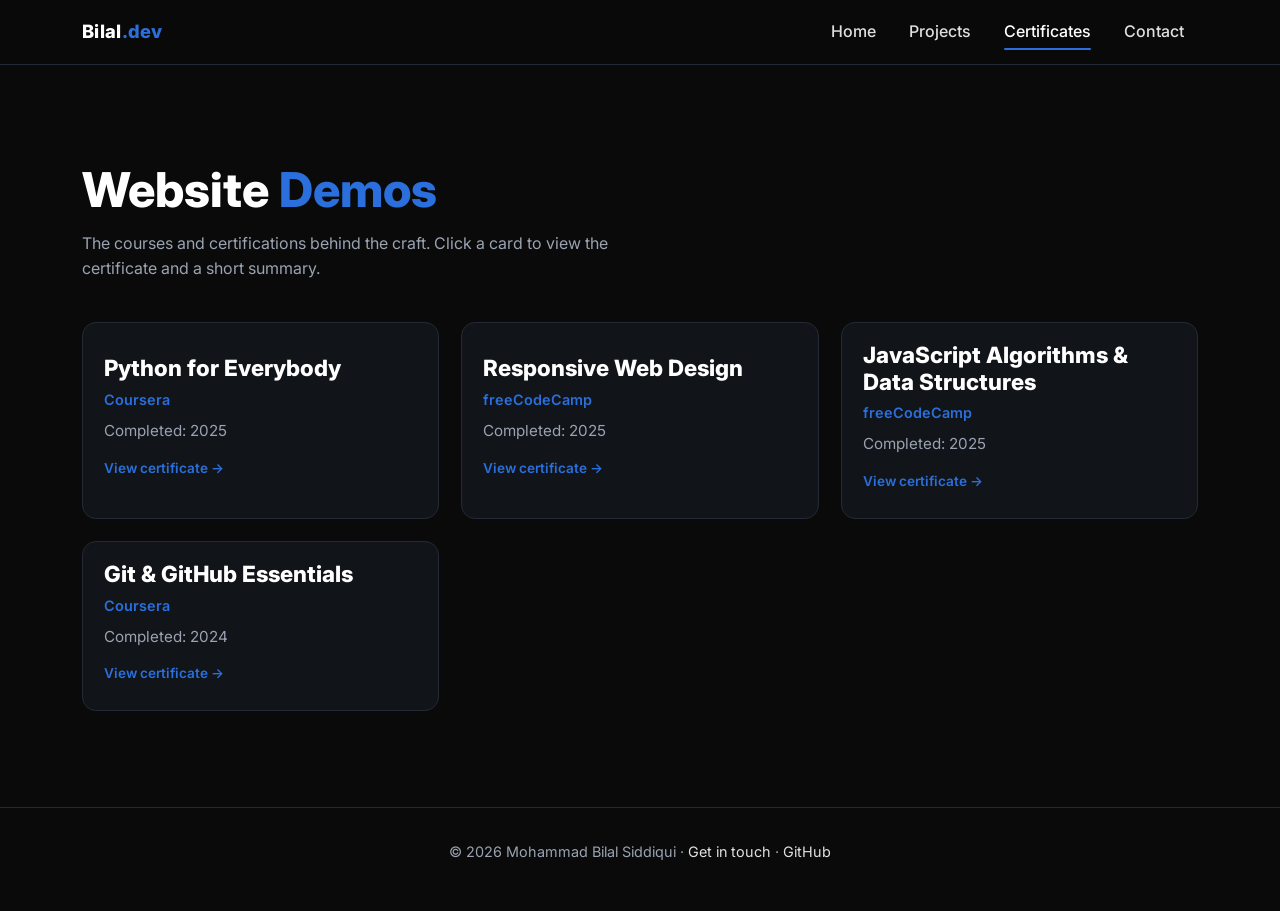
==== certificates.html @ 058aeead "Initial commit: portfolio website for Mohammad Bilal Siddiqui Static HTML/CSS/vanilla-JS portfolio w" ====
<!DOCTYPE html>
<html lang="en">
<head>
  <meta charset="UTF-8" />
  <meta name="viewport" content="width=device-width, initial-scale=1.0" />
  <title>Website Demos — Mohammad Bilal Siddiqui</title>
  <meta name="description" content="Certificates and credentials earned by Mohammad Bilal Siddiqui in Python, web development and more." />

  <meta property="og:type" content="website" />
  <meta property="og:title" content="Website Demos — Mohammad Bilal Siddiqui" />
  <meta property="og:description" content="Courses and certifications behind the work." />

  <link rel="preconnect" href="https://fonts.googleapis.com" />
  <link rel="preconnect" href="https://fonts.gstatic.com" crossorigin />
  <link href="https://fonts.googleapis.com/css2?family=Inter:wght@400;500;600;800&display=swap" rel="stylesheet" />
  <link rel="stylesheet" href="https://cdnjs.cloudflare.com/ajax/libs/font-awesome/6.5.1/css/all.min.css" referrerpolicy="no-referrer" />
  <link rel="stylesheet" href="css/style.css" />
</head>
<body>
  <a class="skip-link" href="#main">Skip to content</a>
  <header id="site-header"></header>

  <main id="main">
    <section class="section">
      <div class="container">
        <h1 class="section__title">Website <span class="accent">Demos</span></h1>
        <p class="section__lead">The courses and certifications behind the craft. Click a card to view the certificate and a short summary.</p>

        <!-- Cards injected by js/script.js -->
        <div class="card-grid" id="certs-grid"></div>
      </div>
    </section>
  </main>

  <footer class="site-footer">
    <div class="container">
      <p>&copy; 2026 Mohammad Bilal Siddiqui ·
        <a href="contact.html">Get in touch</a> ·
        <a href="https://github.com/MBilalSIddiqi" target="_blank" rel="noopener">GitHub</a>
      </p>
    </div>
  </footer>

  <script src="js/script.js"></script>
</body>
</html>
---- css/style.css ----
/* =========================================================
   Mohammad Bilal Siddiqui — Portfolio
   Global Stylesheet (mobile-first, no frameworks)
   ========================================================= */

/* ---------- Design Tokens ---------- */
:root {
  --bg: #0a0a0a;          /* page background (black) */
  --bg-alt: #111418;      /* subtle raised surfaces */
  --navy: #1a2a4a;        /* headings */
  --blue: #2a6fdb;        /* accents / buttons / links */
  --blue-dark: #1f57ad;   /* button hover */
  --text: #ffffff;        /* primary text */
  --text-soft: #e0e0e0;   /* softer body text */
  --muted: #9aa3b2;       /* low-emphasis text */
  --border: #232a36;      /* hairline borders */
  --radius: 14px;
  --radius-sm: 8px;
  --max: 1180px;          /* content max width */
  --gap: clamp(1rem, 3vw, 2rem);
  --shadow: 0 10px 30px rgba(0, 0, 0, 0.45);
  --transition: 0.25s ease;
}

/* ---------- Reset ---------- */
*,
*::before,
*::after { box-sizing: border-box; }

html { scroll-behavior: smooth; }

body {
  margin: 0;
  font-family: "Inter", system-ui, -apple-system, Segoe UI, Roboto, sans-serif;
  background: var(--bg);
  color: var(--text-soft);
  line-height: 1.6;
  -webkit-font-smoothing: antialiased;
  text-rendering: optimizeLegibility;
}

img { max-width: 100%; display: block; }

a { color: var(--blue); text-decoration: none; transition: color var(--transition); }
a:hover { color: var(--text); }

h1, h2, h3 {
  color: var(--navy);
  line-height: 1.2;
  margin: 0 0 0.5em;
  font-weight: 800;
}

/* Navy is dark on a black bg — lift headings with a lighter tint where needed */
h1 { font-size: clamp(1.9rem, 5vw, 3rem); }
h2 { font-size: clamp(1.5rem, 4vw, 2.2rem); }
h3 { font-size: clamp(1.1rem, 2.5vw, 1.4rem); }

p { margin: 0 0 1rem; }

ul { margin: 0; padding: 0; list-style: none; }

:focus-visible {
  outline: 3px solid var(--blue);
  outline-offset: 2px;
  border-radius: 4px;
}

/* ---------- Layout helpers ---------- */
.container {
  width: 100%;
  max-width: var(--max);
  margin-inline: auto;
  padding-inline: clamp(1rem, 5vw, 2rem);
}

.section { padding-block: clamp(3rem, 8vw, 6rem); }

.section__title {
  /* readable heading color on dark bg */
  color: var(--text);
  margin-bottom: 0.25em;
}
.section__title .accent { color: var(--blue); }

.section__lead {
  color: var(--muted);
  max-width: 60ch;
  margin-bottom: 2.5rem;
}

.skip-link {
  position: absolute;
  left: -999px;
  top: 0;
  background: var(--blue);
  color: #fff;
  padding: 0.6rem 1rem;
  z-index: 200;
  border-radius: 0 0 var(--radius-sm) 0;
}
.skip-link:focus { left: 0; }

/* ---------- Buttons ---------- */
.btn {
  display: inline-flex;
  align-items: center;
  justify-content: center;
  gap: 0.55rem;
  padding: 0.8rem 1.5rem;
  border-radius: var(--radius-sm);
  font-weight: 600;
  font-size: 1rem;
  border: 1px solid transparent;
  cursor: pointer;
  transition: transform var(--transition), background var(--transition),
              color var(--transition), box-shadow var(--transition);
  text-align: center;
}
.btn:hover { transform: translateY(-2px); }
.btn:active { transform: translateY(0); }

.btn--navy { background: var(--navy); color: #fff; }
.btn--navy:hover { background: #223762; color: #fff; }

.btn--white { background: #fff; color: #000; }
.btn--white:hover { background: #e7e7e7; color: #000; }

.btn--blue { background: var(--blue); color: #fff; }
.btn--blue:hover { background: var(--blue-dark); color: #fff; }

.btn--ghost {
  background: transparent;
  color: var(--text);
  border-color: var(--border);
}
.btn--ghost:hover { border-color: var(--blue); color: var(--blue); }

/* ============================================================
   HEADER / NAV  (markup injected by js/script.js)
   ============================================================ */
.site-header {
  position: sticky;
  top: 0;
  z-index: 100;
  background: rgba(10, 10, 10, 0.85);
  backdrop-filter: blur(10px);
  border-bottom: 1px solid var(--border);
}

.nav {
  display: flex;
  align-items: center;
  justify-content: space-between;
  gap: 1rem;
  min-height: 64px;
}

.nav__brand {
  font-weight: 800;
  font-size: 1.15rem;
  color: var(--text);
  letter-spacing: 0.3px;
}
.nav__brand span { color: var(--blue); }
.nav__brand:hover { color: var(--text); }

.nav__toggle {
  display: inline-flex;
  flex-direction: column;
  gap: 5px;
  background: none;
  border: 0;
  cursor: pointer;
  padding: 0.4rem;
}
.nav__toggle span {
  width: 26px;
  height: 2px;
  background: var(--text);
  transition: var(--transition);
}

.nav__list {
  display: flex;
  gap: 0.25rem;
}

.nav__link {
  display: block;
  padding: 0.55rem 0.9rem;
  border-radius: var(--radius-sm);
  color: var(--text-soft);
  font-weight: 500;
  position: relative;
}
.nav__link:hover { color: var(--text); background: rgba(42, 111, 219, 0.12); }

.nav__link.active { color: var(--text); }
.nav__link.active::after {
  content: "";
  position: absolute;
  left: 0.9rem;
  right: 0.9rem;
  bottom: 4px;
  height: 2px;
  background: var(--blue);
  border-radius: 2px;
}

/* mobile nav */
@media (max-width: 760px) {
  .nav__toggle { order: 3; }
  .nav__list {
    position: absolute;
    top: 64px;
    left: 0;
    right: 0;
    flex-direction: column;
    gap: 0;
    background: var(--bg);
    border-bottom: 1px solid var(--border);
    padding: 0.5rem clamp(1rem, 5vw, 2rem) 1rem;
    transform: translateY(-150%);
    transition: transform var(--transition);
  }
  .nav__list.open { transform: translateY(0); }
  .nav__link { padding: 0.85rem 0.5rem; }
  .nav__link.active::after { left: 0.5rem; right: auto; width: 22px; }
}
@media (min-width: 761px) {
  .nav__toggle { display: none; }
}

/* ============================================================
   HERO
   ============================================================ */
.hero { padding-block: clamp(3rem, 9vw, 7rem); }

.hero__grid {
  display: grid;
  gap: clamp(2rem, 5vw, 4rem);
  align-items: center;
  grid-template-columns: 1fr;
}

.hero__art {
  order: -1;
  aspect-ratio: 1 / 1;
  max-width: 360px;
  width: 100%;
  margin-inline: auto;
  border-radius: 50% 50% 48% 52% / 52% 48% 52% 48%;
  background: radial-gradient(circle at 30% 30%, var(--blue), var(--navy) 70%);
  position: relative;
  box-shadow: var(--shadow);
  animation: float 6s ease-in-out infinite;
}
.hero__art::after {
  content: "</>";
  position: absolute;
  inset: 0;
  display: grid;
  place-items: center;
  font-size: clamp(2.5rem, 8vw, 4rem);
  font-weight: 800;
  color: rgba(255, 255, 255, 0.9);
}

@keyframes float {
  0%, 100% { transform: translateY(0); }
  50% { transform: translateY(-12px); }
}

.hero__title {
  color: var(--text);
  font-style: italic;
  font-weight: 800;
  font-size: clamp(2rem, 6vw, 3.4rem);
}
.hero__title .accent { color: var(--blue); }

.hero__subtitle {
  font-weight: 400;
  font-size: clamp(1rem, 2.5vw, 1.25rem);
  color: var(--muted);
  margin-bottom: 1.8rem;
}

.hero__actions {
  display: flex;
  flex-wrap: wrap;
  gap: 0.9rem;
  margin-bottom: 2.2rem;
}

.hero__stats {
  display: flex;
  flex-wrap: wrap;
  gap: clamp(1.2rem, 4vw, 2.5rem);
}
.stat__num {
  font-size: clamp(1.5rem, 4vw, 2rem);
  font-weight: 800;
  color: var(--blue);
}
.stat__label { color: var(--muted); font-size: 0.95rem; }

@media (min-width: 820px) {
  .hero__grid { grid-template-columns: 0.9fr 1.1fr; }
  .hero__art { order: 0; max-width: 420px; }
}

/* ============================================================
   ABOUT
   ============================================================ */
.about__grid {
  display: grid;
  gap: clamp(1.5rem, 5vw, 3rem);
  grid-template-columns: 1fr;
  align-items: center;
}
.about__photo {
  width: 100%;
  max-width: 380px;
  margin-inline: auto;
  border-radius: var(--radius);
  border: 1px solid var(--border);
  box-shadow: var(--shadow);
}
.about__list { display: grid; gap: 0.6rem; margin: 1.2rem 0 0; }
.about__list li {
  padding-left: 1.6rem;
  position: relative;
  color: var(--text-soft);
}
.about__list li::before {
  content: "\2713";
  position: absolute;
  left: 0;
  color: var(--blue);
  font-weight: 700;
}
@media (min-width: 820px) {
  .about__grid { grid-template-columns: 1fr 380px; }
}

/* ============================================================
   QUOTE BAND
   ============================================================ */
.quote {
  background: #000;
  border-block: 1px solid var(--border);
  text-align: center;
}
.quote blockquote {
  margin: 0 auto;
  max-width: 50ch;
  font-size: clamp(1.25rem, 3.5vw, 1.9rem);
  font-style: italic;
  font-weight: 600;
  color: var(--text);
}
.quote cite {
  display: block;
  margin-top: 1rem;
  font-size: 1rem;
  font-style: normal;
  color: var(--blue);
}

/* ============================================================
   DEMO SHOWCASE  (1 large + 2 small)
   ============================================================ */
.showcase__grid {
  display: grid;
  gap: 1.2rem;
  grid-template-columns: 1fr;
}
.demo-card {
  display: block;
  border-radius: var(--radius);
  overflow: hidden;
  border: 1px solid var(--border);
  background: var(--bg-alt);
  box-shadow: var(--shadow);
  transition: transform var(--transition), border-color var(--transition);
  min-height: 180px;
  position: relative;
}
.demo-card:hover { transform: translateY(-4px); border-color: var(--blue); }
.demo-card img { width: 100%; height: 100%; object-fit: cover; aspect-ratio: 16 / 9; }
.demo-card__label {
  position: absolute;
  inset-inline: 0;
  bottom: 0;
  padding: 0.9rem 1.1rem;
  background: linear-gradient(transparent, rgba(0, 0, 0, 0.85));
  color: #fff;
  font-weight: 600;
}
@media (min-width: 820px) {
  .showcase__grid {
    grid-template-columns: 1.4fr 1fr;
    grid-template-rows: 1fr 1fr;
  }
  .demo-card--big { grid-row: 1 / 3; }
  .demo-card--big img { aspect-ratio: auto; height: 100%; }
}

/* ============================================================
   SIDE PROJECTS  (6-card grid + GitHub CTA)
   ============================================================ */
.side-projects { background: #000; }

.sp-grid {
  display: grid;
  gap: 1.2rem;
  grid-template-columns: 1fr;
}
.sp-card {
  background: var(--bg-alt);
  border: 1px solid var(--border);
  border-radius: var(--radius);
  padding: 1.6rem;
  text-align: center;
  color: var(--text);
  transition: transform var(--transition), border-color var(--transition);
}
.sp-card:hover { transform: translateY(-4px); border-color: var(--blue); }
.sp-card__icon {
  font-size: 1.8rem;
  color: var(--blue);
  margin-bottom: 0.8rem;
}
.sp-card h3 { color: var(--text); }
.sp-card p { color: var(--muted); margin: 0; font-size: 0.95rem; }

.cta-center {
  display: flex;
  justify-content: center;
  margin-top: 2.5rem;
}
.btn--github {
  background: var(--blue);
  color: #fff;
  border-radius: var(--radius);
  padding: 0.95rem 1.8rem;
  font-size: 1.05rem;
}
.btn--github:hover { background: var(--blue-dark); color: #fff; }

@media (min-width: 600px) { .sp-grid { grid-template-columns: repeat(2, 1fr); } }
@media (min-width: 900px) { .sp-grid { grid-template-columns: repeat(3, 1fr); } }

/* ============================================================
   CARD GRID  (Projects + Certificates pages)
   ============================================================ */
.card-grid {
  display: grid;
  gap: 1.4rem;
  grid-template-columns: 1fr;
}
@media (min-width: 600px) { .card-grid { grid-template-columns: repeat(2, 1fr); } }
@media (min-width: 920px) { .card-grid { grid-template-columns: repeat(3, 1fr); } }

.card {
  text-align: left;
  background: var(--bg-alt);
  border: 1px solid var(--border);
  border-radius: var(--radius);
  overflow: hidden;
  cursor: pointer;
  color: inherit;
  font: inherit;
  padding: 0;
  width: 100%;
  transition: transform var(--transition), border-color var(--transition),
              box-shadow var(--transition);
}
.card:hover {
  transform: translateY(-5px);
  border-color: var(--blue);
  box-shadow: var(--shadow);
}
.card__img { aspect-ratio: 4 / 3; object-fit: cover; width: 100%; }
.card__body { padding: 1.2rem 1.3rem 1.5rem; }
.card__title { color: var(--text); margin-bottom: 0.35rem; }
.card__meta { color: var(--blue); font-size: 0.9rem; font-weight: 600; margin-bottom: 0.5rem; }
.card__desc { color: var(--muted); font-size: 0.95rem; margin: 0; }
.card__hint {
  display: inline-block;
  margin-top: 0.9rem;
  color: var(--blue);
  font-size: 0.85rem;
  font-weight: 600;
}

/* ============================================================
   MODAL
   ============================================================ */
.modal {
  position: fixed;
  inset: 0;
  display: grid;
  place-items: center;
  padding: 1rem;
  background: rgba(0, 0, 0, 0.75);
  backdrop-filter: blur(4px);
  z-index: 300;
  opacity: 0;
  visibility: hidden;
  transition: opacity var(--transition), visibility var(--transition);
}
.modal.open { opacity: 1; visibility: visible; }

.modal__panel {
  background: var(--bg-alt);
  border: 1px solid var(--border);
  border-radius: var(--radius);
  max-width: 640px;
  width: 100%;
  max-height: 90vh;
  overflow: auto;
  box-shadow: var(--shadow);
  transform: translateY(12px) scale(0.98);
  transition: transform var(--transition);
}
.modal.open .modal__panel { transform: translateY(0) scale(1); }

.modal__close {
  position: sticky;
  top: 0.7rem;
  float: right;
  margin: 0.7rem 0.7rem 0 0;
  width: 38px;
  height: 38px;
  border-radius: 50%;
  border: 1px solid var(--border);
  background: rgba(0, 0, 0, 0.6);
  color: #fff;
  font-size: 1.2rem;
  line-height: 1;
  cursor: pointer;
  z-index: 2;
}
.modal__close:hover { background: var(--blue); }

.modal__img { width: 100%; aspect-ratio: 16 / 9; object-fit: cover; }
.modal__content { padding: 1.4rem 1.6rem 1.8rem; }

/* Carousel (multi-image project modals) */
.carousel { position: relative; }
.carousel__nav {
  position: absolute;
  top: 50%;
  transform: translateY(-50%);
  width: 2.6rem;
  height: 2.6rem;
  border: 1px solid var(--border);
  border-radius: 50%;
  background: rgba(10, 10, 10, 0.6);
  color: var(--text);
  font-size: 1.1rem;
  line-height: 1;
  cursor: pointer;
  display: grid;
  place-items: center;
  transition: background var(--transition, 0.2s);
}
.carousel__prev { left: 0.7rem; }
.carousel__next { right: 0.7rem; }
.carousel__nav:hover { background: var(--blue); }
.carousel__dots {
  position: absolute;
  bottom: 0.7rem;
  left: 0;
  right: 0;
  display: flex;
  justify-content: center;
  gap: 0.45rem;
}
.carousel__dot {
  width: 0.6rem;
  height: 0.6rem;
  padding: 0;
  border: 1px solid var(--text);
  border-radius: 50%;
  background: rgba(10, 10, 10, 0.5);
  cursor: pointer;
}
.carousel__dot.active { background: var(--blue); border-color: var(--blue); }
.modal__content h2 { color: var(--text); }
.modal__content .card__meta { font-size: 1rem; }

/* ============================================================
   CONTACT
   ============================================================ */
.contact__grid {
  display: grid;
  gap: clamp(1.5rem, 5vw, 3rem);
  grid-template-columns: 1fr;
}
@media (min-width: 820px) {
  .contact__grid { grid-template-columns: 1.2fr 0.8fr; }
}

.form-field { margin-bottom: 1.2rem; }
.form-field label {
  display: block;
  margin-bottom: 0.4rem;
  color: var(--text);
  font-weight: 500;
  font-size: 0.95rem;
}
.form-field input,
.form-field textarea {
  width: 100%;
  padding: 0.8rem 1rem;
  background: #0d0f13;
  border: 1px solid var(--border);
  border-radius: var(--radius-sm);
  color: var(--text);
  font: inherit;
  transition: border-color var(--transition);
}
.form-field input:focus,
.form-field textarea:focus { outline: none; border-color: var(--blue); }
.form-field textarea { resize: vertical; min-height: 130px; }

.form-error {
  display: block;
  color: #ff6b6b;
  font-size: 0.85rem;
  margin-top: 0.35rem;
  min-height: 1em;
}
.form-status {
  margin-top: 1rem;
  font-weight: 600;
  color: var(--blue);
}

.info-table {
  border: 1px solid var(--border);
  border-radius: var(--radius);
  overflow: hidden;
  background: var(--bg-alt);
}
.info-row {
  padding: 1.1rem 1.3rem;
  border-bottom: 1px solid var(--border);
}
.info-row:last-child { border-bottom: 0; }
.info-row__label {
  display: flex;
  align-items: center;
  gap: 0.55rem;
  color: var(--blue);
  font-size: 0.85rem;
  text-transform: uppercase;
  letter-spacing: 0.5px;
  font-weight: 700;
  margin-bottom: 0.2rem;
}
.info-row__value { color: var(--text); word-break: break-word; }

/* ============================================================
   FOOTER
   ============================================================ */
.site-footer {
  border-top: 1px solid var(--border);
  padding-block: 2rem;
  text-align: center;
  color: var(--muted);
  font-size: 0.9rem;
}
.site-footer a { color: var(--text-soft); }
.site-footer a:hover { color: var(--blue); }

/* ---------- Reduced motion ---------- */
@media (prefers-reduced-motion: reduce) {
  *, *::before, *::after {
    animation-duration: 0.001ms !important;
    transition-duration: 0.001ms !important;
    scroll-behavior: auto !important;
  }
}
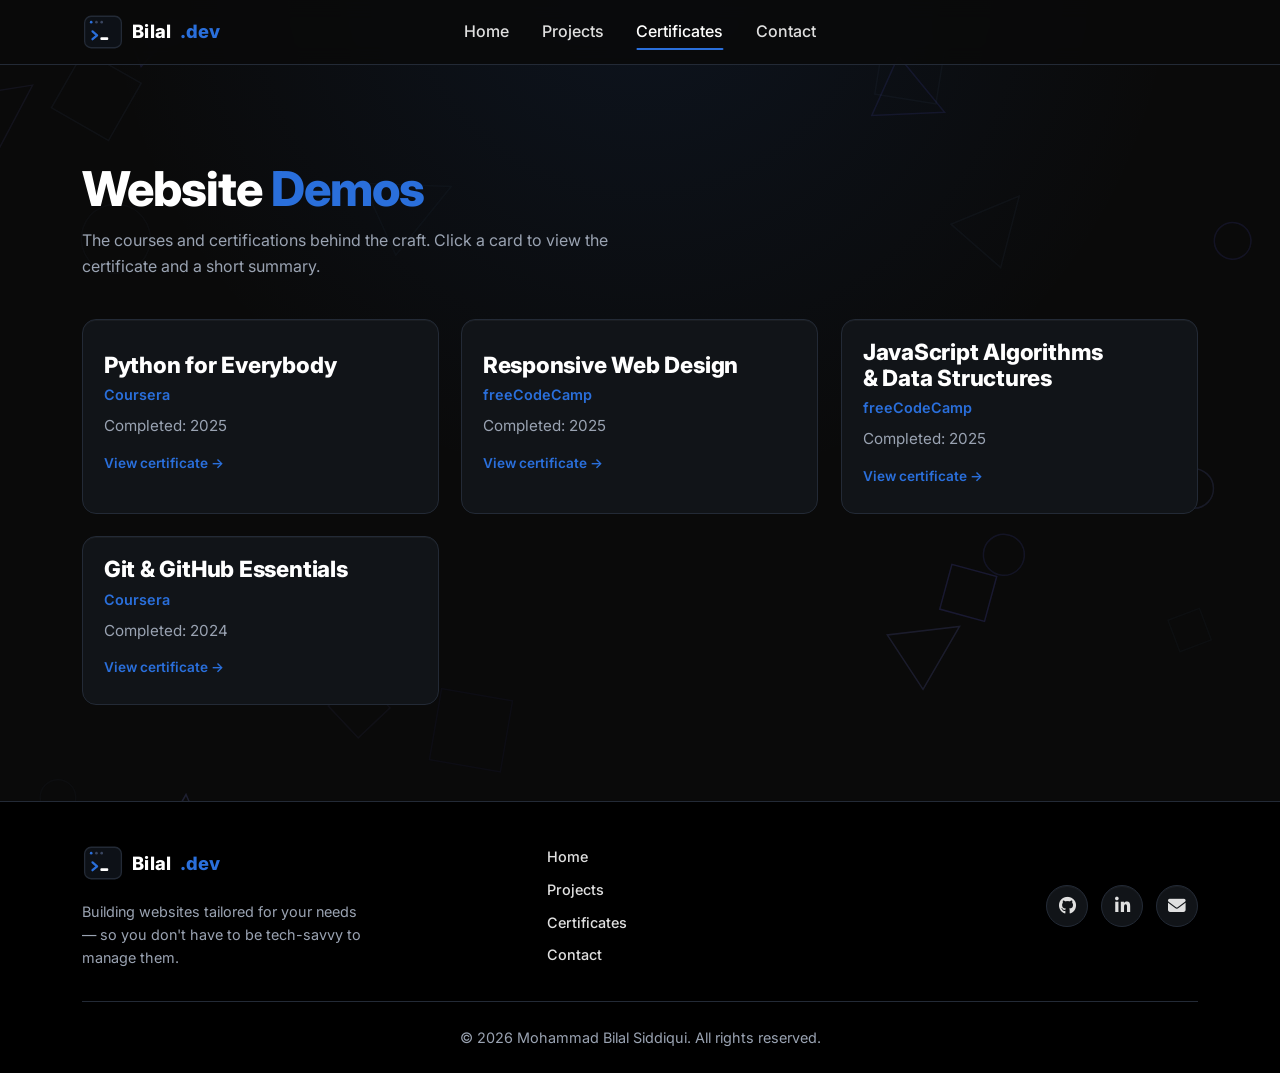
==== commit 8728031d: "Add hero typing + drifting-shapes animations, Phase 6 polish, and site logo Implements the sitewide " ====
--- a/certificates.html
+++ b/certificates.html
@@ -14,6 +14,7 @@
   <link rel="preconnect" href="https://fonts.gstatic.com" crossorigin />
   <link href="https://fonts.googleapis.com/css2?family=Inter:wght@400;500;600;800&display=swap" rel="stylesheet" />
   <link rel="stylesheet" href="https://cdnjs.cloudflare.com/ajax/libs/font-awesome/6.5.1/css/all.min.css" referrerpolicy="no-referrer" />
+  <link rel="icon" type="image/svg+xml" href="assets/logo.svg" />
   <link rel="stylesheet" href="css/style.css" />
 </head>
 <body>
@@ -32,14 +33,7 @@
     </section>
   </main>
 
-  <footer class="site-footer">
-    <div class="container">
-      <p>&copy; 2026 Mohammad Bilal Siddiqui ·
-        <a href="contact.html">Get in touch</a> ·
-        <a href="https://github.com/MBilalSIddiqi" target="_blank" rel="noopener">GitHub</a>
-      </p>
-    </div>
-  </footer>
+  <footer id="site-footer" class="site-footer"></footer>
 
   <script src="js/script.js"></script>
 </body>
--- a/css/style.css
+++ b/css/style.css
@@ -10,16 +10,34 @@
   --navy: #1a2a4a;        /* headings */
   --blue: #2a6fdb;        /* accents / buttons / links */
   --blue-dark: #1f57ad;   /* button hover */
+  --navy-deep: #0d1117;   /* pricing section band */
+  --green: #22c55e;       /* pricing feature checkmarks */
   --text: #ffffff;        /* primary text */
   --text-soft: #e0e0e0;   /* softer body text */
   --muted: #9aa3b2;       /* low-emphasis text */
   --border: #232a36;      /* hairline borders */
+  --border-hover: #3a4660;/* brighter border on hover/focus */
+  --edge-light: inset 0 1px 0 rgba(255, 255, 255, 0.04); /* top edge highlight on raised cards */
   --radius: 14px;
   --radius-sm: 8px;
   --max: 1180px;          /* content max width */
   --gap: clamp(1rem, 3vw, 2rem);
   --shadow: 0 10px 30px rgba(0, 0, 0, 0.45);
-  --transition: 0.25s ease;
+  --ease: cubic-bezier(0.22, 1, 0.36, 1); /* springy ease-out */
+  --transition: 0.25s var(--ease);
+
+  /* spacing scale (consistent vertical rhythm) */
+  --space-1: 0.25rem;
+  --space-2: 0.5rem;
+  --space-3: 0.75rem;
+  --space-4: 1rem;
+  --space-5: 1.5rem;
+  --space-6: 2.5rem;
+
+  /* type scale */
+  --fs-sm: 0.9rem;
+  --fs-base: 1rem;
+  --fs-lg: 1.25rem;
 }
 
 /* ---------- Reset ---------- */
@@ -33,12 +51,29 @@
   margin: 0;
   font-family: "Inter", system-ui, -apple-system, Segoe UI, Roboto, sans-serif;
   background: var(--bg);
+  background-image: radial-gradient(
+    900px circle at 50% -5%,
+    rgba(42, 111, 219, 0.1),
+    transparent 60%
+  );
+  background-repeat: no-repeat;
+  background-attachment: fixed;
   color: var(--text-soft);
   line-height: 1.6;
   -webkit-font-smoothing: antialiased;
   text-rendering: optimizeLegibility;
 }
 
+/* Full-page drifting-shapes canvas — fixed behind all content */
+.bg-canvas {
+  position: fixed;
+  inset: 0;
+  width: 100vw;
+  height: 100vh;
+  z-index: -1;
+  pointer-events: none;
+}
+
 img { max-width: 100%; display: block; }
 
 a { color: var(--blue); text-decoration: none; transition: color var(--transition); }
@@ -46,15 +81,17 @@
 
 h1, h2, h3 {
   color: var(--navy);
-  line-height: 1.2;
+  line-height: 1.15;
+  letter-spacing: -0.02em;
   margin: 0 0 0.5em;
   font-weight: 800;
+  text-wrap: balance;
 }
 
 /* Navy is dark on a black bg — lift headings with a lighter tint where needed */
 h1 { font-size: clamp(1.9rem, 5vw, 3rem); }
 h2 { font-size: clamp(1.5rem, 4vw, 2.2rem); }
-h3 { font-size: clamp(1.1rem, 2.5vw, 1.4rem); }
+h3 { font-size: clamp(1.1rem, 2.5vw, 1.4rem); letter-spacing: -0.01em; }
 
 p { margin: 0 0 1rem; }
 
@@ -76,6 +113,18 @@
 
 .section { padding-block: clamp(3rem, 8vw, 6rem); }
 
+/* ---------- Scroll reveal ---------- */
+.reveal {
+  opacity: 0;
+  transform: translateY(24px);
+  transition: opacity 0.6s var(--ease), transform 0.6s var(--ease);
+  will-change: opacity, transform;
+}
+.reveal.is-visible {
+  opacity: 1;
+  transform: none;
+}
+
 .section__title {
   /* readable heading color on dark bg */
   color: var(--text);
@@ -87,6 +136,7 @@
   color: var(--muted);
   max-width: 60ch;
   margin-bottom: 2.5rem;
+  text-wrap: pretty;
 }
 
 .skip-link {
@@ -129,6 +179,35 @@
 .btn--blue { background: var(--blue); color: #fff; }
 .btn--blue:hover { background: var(--blue-dark); color: #fff; }
 
+/* sheen sweep on primary CTAs */
+.btn--blue,
+.btn--github {
+  position: relative;
+  overflow: hidden;
+}
+.btn--blue::after,
+.btn--github::after {
+  content: "";
+  position: absolute;
+  top: 0;
+  left: -75%;
+  width: 50%;
+  height: 100%;
+  background: linear-gradient(
+    100deg,
+    transparent,
+    rgba(255, 255, 255, 0.35),
+    transparent
+  );
+  transform: skewX(-20deg);
+  transition: left 0.6s var(--ease);
+  pointer-events: none;
+}
+.btn--blue:hover::after,
+.btn--github:hover::after {
+  left: 130%;
+}
+
 .btn--ghost {
   background: transparent;
   color: var(--text);
@@ -146,6 +225,11 @@
   background: rgba(10, 10, 10, 0.85);
   backdrop-filter: blur(10px);
   border-bottom: 1px solid var(--border);
+  transition: box-shadow var(--transition), background var(--transition);
+}
+.site-header.is-scrolled {
+  background: rgba(10, 10, 10, 0.92);
+  box-shadow: 0 8px 24px rgba(0, 0, 0, 0.5);
 }
 
 .nav {
@@ -154,9 +238,13 @@
   justify-content: space-between;
   gap: 1rem;
   min-height: 64px;
+  position: relative;
 }
 
 .nav__brand {
+  display: inline-flex;
+  align-items: center;
+  gap: 0.5rem;
   font-weight: 800;
   font-size: 1.15rem;
   color: var(--text);
@@ -164,6 +252,7 @@
 }
 .nav__brand span { color: var(--blue); }
 .nav__brand:hover { color: var(--text); }
+.nav__brand-logo { display: block; flex-shrink: 0; }
 
 .nav__toggle {
   display: inline-flex;
@@ -178,7 +267,19 @@
   width: 26px;
   height: 2px;
   background: var(--text);
-  transition: var(--transition);
+  border-radius: 2px;
+  transition: transform var(--transition), opacity var(--transition);
+  transform-origin: center;
+}
+/* hamburger morphs into an X when the menu is open */
+.nav__toggle[aria-expanded="true"] span:nth-child(1) {
+  transform: translateY(7px) rotate(45deg);
+}
+.nav__toggle[aria-expanded="true"] span:nth-child(2) {
+  opacity: 0;
+}
+.nav__toggle[aria-expanded="true"] span:nth-child(3) {
+  transform: translateY(-7px) rotate(-45deg);
 }
 
 .nav__list {
@@ -222,14 +323,25 @@
     border-bottom: 1px solid var(--border);
     padding: 0.5rem clamp(1rem, 5vw, 2rem) 1rem;
     transform: translateY(-150%);
-    transition: transform var(--transition);
+    transition: transform var(--transition), visibility var(--transition);
+    visibility: hidden;
+    pointer-events: none;
   }
-  .nav__list.open { transform: translateY(0); }
+  .nav__list.open {
+    transform: translateY(0);
+    visibility: visible;
+    pointer-events: auto;
+  }
   .nav__link { padding: 0.85rem 0.5rem; }
   .nav__link.active::after { left: 0.5rem; right: auto; width: 22px; }
 }
 @media (min-width: 761px) {
   .nav__toggle { display: none; }
+  .nav__list {
+    position: absolute;
+    left: 50%;
+    transform: translateX(-50%);
+  }
 }
 
 /* ============================================================
@@ -285,6 +397,23 @@
   font-size: clamp(1rem, 2.5vw, 1.25rem);
   color: var(--muted);
   margin-bottom: 1.8rem;
+  min-height: 1.6em; /* reserve a line so typing doesn't shift layout */
+}
+
+/* Blinking cursor for the hero typing animation (CSS-driven) */
+.type-cursor {
+  display: inline-block;
+  width: 2px;
+  height: 1.1em;
+  margin-left: 2px;
+  background: var(--blue);
+  vertical-align: text-bottom;
+  animation: blink 0.7s step-end infinite;
+}
+
+@keyframes blink {
+  0%, 100% { opacity: 1; }
+  50% { opacity: 0; }
 }
 
 .hero__actions {
@@ -383,7 +512,7 @@
   overflow: hidden;
   border: 1px solid var(--border);
   background: var(--bg-alt);
-  box-shadow: var(--shadow);
+  box-shadow: var(--shadow), var(--edge-light);
   transition: transform var(--transition), border-color var(--transition);
   min-height: 180px;
   position: relative;
@@ -409,6 +538,177 @@
 }
 
 /* ============================================================
+   PRICING
+   ============================================================ */
+.pricing {
+  background: var(--navy-deep);
+  border-block: 1px solid var(--border);
+}
+.pricing__title { text-align: center; }
+.pricing__lead {
+  text-align: center;
+  margin-inline: auto;
+  margin-bottom: 1.5rem;
+}
+
+/* Currency toggle */
+.pricing__toggle {
+  display: flex;
+  align-items: center;
+  justify-content: center;
+  gap: 0.75rem;
+  margin-bottom: 2.5rem;
+  flex-wrap: wrap;
+}
+.pricing__toggle-label { color: var(--muted); font-size: 0.95rem; }
+.currency-toggle {
+  display: inline-flex;
+  border: 1px solid var(--border);
+  border-radius: 999px;
+  background: var(--bg-alt);
+  padding: 0.25rem;
+  cursor: pointer;
+  font: inherit;
+}
+.currency-toggle__opt {
+  padding: 0.4rem 0.95rem;
+  border-radius: 999px;
+  color: var(--muted);
+  font-weight: 600;
+  font-size: 0.9rem;
+  transition: background var(--transition), color var(--transition);
+}
+.currency-toggle__opt.active { background: var(--blue); color: #fff; }
+
+/* Card grid */
+.price-grid {
+  display: grid;
+  gap: 1.6rem;
+  grid-template-columns: 1fr;
+  align-items: start;
+}
+.price-card {
+  position: relative;
+  background: var(--bg-alt);
+  border: 1px solid rgba(255, 255, 255, 0.1);
+  border-radius: var(--radius);
+  padding: 2rem 1.6rem;
+  text-align: center;
+  box-shadow: var(--edge-light);
+  transition: transform var(--transition), border-color var(--transition),
+              box-shadow var(--transition);
+}
+.price-card:hover {
+  transform: translateY(-4px);
+  border-color: var(--blue);
+  box-shadow: var(--shadow), var(--edge-light);
+}
+.price-card__tier {
+  color: var(--text);
+  text-transform: uppercase;
+  letter-spacing: 1px;
+  font-size: 1.1rem;
+  margin-bottom: 0.5rem;
+}
+.price-card__price {
+  margin: 0 0 1.4rem;
+  display: flex;
+  flex-wrap: wrap;
+  align-items: baseline;
+  justify-content: center;
+  gap: 0.5rem;
+}
+.price-card__original {
+  font-size: 1.2rem;
+  font-weight: 600;
+  color: var(--muted);
+  text-decoration: line-through;
+}
+.price-card__amount {
+  font-size: clamp(2.4rem, 6vw, 3rem);
+  font-weight: 800;
+  color: var(--text);
+}
+.price-card__save {
+  flex-basis: 100%;
+  font-size: 0.8rem;
+  font-weight: 700;
+  letter-spacing: 0.5px;
+  text-transform: uppercase;
+  color: var(--green);
+}
+
+/* Early-bird banner */
+.early-bird-banner {
+  display: flex;
+  align-items: center;
+  justify-content: center;
+  gap: 0.5rem;
+  flex-wrap: wrap;
+  text-align: center;
+  margin: 0 auto 1.5rem;
+  padding: 0.7rem 1.2rem;
+  max-width: max-content;
+  border: 1px solid var(--green);
+  border-radius: 999px;
+  background: rgba(34, 197, 94, 0.12);
+  color: var(--text);
+  font-size: 0.95rem;
+}
+.early-bird-banner i { color: var(--green); }
+.early-bird-banner strong { color: var(--green); }
+.price-card__features {
+  display: grid;
+  gap: 0.7rem;
+  margin-bottom: 1.8rem;
+  text-align: left;
+}
+.price-card__features li {
+  position: relative;
+  padding-left: 1.8rem;
+  color: var(--text-soft);
+  font-size: 0.95rem;
+}
+.price-card__features li::before {
+  content: "\2713";
+  position: absolute;
+  left: 0;
+  color: var(--green);
+  font-weight: 700;
+}
+.price-card__btn { width: 100%; }
+
+/* Popular card — elevated + badge */
+.price-card--popular {
+  border-color: var(--blue);
+  box-shadow: 0 0 0 1px var(--blue), 0 0 28px rgba(42, 111, 219, 0.35);
+}
+.price-card__badge {
+  position: absolute;
+  top: 0;
+  left: 50%;
+  transform: translate(-50%, -50%);
+  background: var(--blue);
+  color: #fff;
+  font-size: 0.72rem;
+  font-weight: 700;
+  text-transform: uppercase;
+  letter-spacing: 1px;
+  padding: 0.35rem 0.9rem;
+  border-radius: 999px;
+  white-space: nowrap;
+}
+
+@media (min-width: 600px) {
+  .price-grid { grid-template-columns: repeat(2, 1fr); }
+}
+@media (min-width: 900px) {
+  .price-grid { grid-template-columns: repeat(3, 1fr); }
+  .price-card--popular { transform: scale(1.04); }
+  .price-card--popular:hover { transform: scale(1.04) translateY(-4px); }
+}
+
+/* ============================================================
    SIDE PROJECTS  (6-card grid + GitHub CTA)
    ============================================================ */
 .side-projects { background: #000; }
@@ -425,9 +725,15 @@
   padding: 1.6rem;
   text-align: center;
   color: var(--text);
-  transition: transform var(--transition), border-color var(--transition);
-}
-.sp-card:hover { transform: translateY(-4px); border-color: var(--blue); }
+  box-shadow: var(--edge-light);
+  transition: transform var(--transition), border-color var(--transition),
+              box-shadow var(--transition);
+}
+.sp-card:hover {
+  transform: translateY(-4px);
+  border-color: var(--blue);
+  box-shadow: var(--shadow), var(--edge-light);
+}
 .sp-card__icon {
   font-size: 1.8rem;
   color: var(--blue);
@@ -475,13 +781,14 @@
   font: inherit;
   padding: 0;
   width: 100%;
+  box-shadow: var(--edge-light);
   transition: transform var(--transition), border-color var(--transition),
               box-shadow var(--transition);
 }
 .card:hover {
   transform: translateY(-5px);
   border-color: var(--blue);
-  box-shadow: var(--shadow);
+  box-shadow: var(--shadow), var(--edge-light);
 }
 .card__img { aspect-ratio: 4 / 3; object-fit: cover; width: 100%; }
 .card__body { padding: 1.2rem 1.3rem 1.5rem; }
@@ -622,10 +929,16 @@
   border-radius: var(--radius-sm);
   color: var(--text);
   font: inherit;
-  transition: border-color var(--transition);
-}
+  transition: border-color var(--transition), box-shadow var(--transition);
+}
+.form-field input:hover,
+.form-field textarea:hover { border-color: var(--border-hover); }
 .form-field input:focus,
-.form-field textarea:focus { outline: none; border-color: var(--blue); }
+.form-field textarea:focus {
+  outline: none;
+  border-color: var(--blue);
+  box-shadow: 0 0 0 3px rgba(42, 111, 219, 0.15);
+}
 .form-field textarea { resize: vertical; min-height: 130px; }
 
 .form-error {
@@ -646,6 +959,7 @@
   border-radius: var(--radius);
   overflow: hidden;
   background: var(--bg-alt);
+  box-shadow: var(--edge-light);
 }
 .info-row {
   padding: 1.1rem 1.3rem;
@@ -670,13 +984,86 @@
    ============================================================ */
 .site-footer {
   border-top: 1px solid var(--border);
-  padding-block: 2rem;
-  text-align: center;
+  padding-block: 2.5rem 1.5rem;
   color: var(--muted);
   font-size: 0.9rem;
-}
-.site-footer a { color: var(--text-soft); }
-.site-footer a:hover { color: var(--blue); }
+  background: #000;
+}
+.footer__grid {
+  display: grid;
+  gap: 2rem;
+  grid-template-columns: 1fr;
+  align-items: start;
+  text-align: center;
+}
+.footer__logo {
+  display: inline-flex;
+  align-items: center;
+  gap: 0.5rem;
+  font-weight: 800;
+  font-size: 1.15rem;
+  color: var(--text);
+  letter-spacing: 0.3px;
+}
+.footer__logo span { color: var(--blue); }
+.footer__logo:hover { color: var(--text); }
+.footer__logo-img { display: block; flex-shrink: 0; }
+.footer__tagline {
+  margin: 0.6rem 0 0;
+  color: var(--muted);
+  max-width: 32ch;
+  margin-inline: auto;
+  text-wrap: pretty;
+}
+.footer__nav {
+  display: flex;
+  flex-direction: column;
+  gap: 0.6rem;
+}
+.footer__nav a { color: var(--text-soft); font-weight: 500; }
+.footer__nav a:hover { color: var(--blue); }
+.footer__social {
+  display: flex;
+  gap: 0.8rem;
+  justify-content: center;
+}
+.footer__social a {
+  display: grid;
+  place-items: center;
+  width: 42px;
+  height: 42px;
+  border-radius: 50%;
+  border: 1px solid var(--border);
+  background: var(--bg-alt);
+  color: var(--text-soft);
+  font-size: 1.1rem;
+  box-shadow: var(--edge-light);
+  transition: color var(--transition), border-color var(--transition),
+              transform var(--transition);
+}
+.footer__social a:hover {
+  color: var(--blue);
+  border-color: var(--blue);
+  transform: translateY(-3px);
+}
+.footer__bottom {
+  margin-top: 2rem;
+  padding-top: 1.5rem;
+  border-top: 1px solid var(--border);
+  text-align: center;
+}
+.footer__bottom p { margin: 0; }
+
+@media (min-width: 760px) {
+  .footer__grid {
+    grid-template-columns: 1.4fr 1fr 1fr;
+    text-align: left;
+    align-items: center;
+  }
+  .footer__tagline { margin-inline: 0; }
+  .footer__nav { align-items: flex-start; }
+  .footer__social { justify-content: flex-end; }
+}
 
 /* ---------- Reduced motion ---------- */
 @media (prefers-reduced-motion: reduce) {
@@ -685,4 +1072,5 @@
     transition-duration: 0.001ms !important;
     scroll-behavior: auto !important;
   }
-}
+  .reveal { opacity: 1; transform: none; }
+}
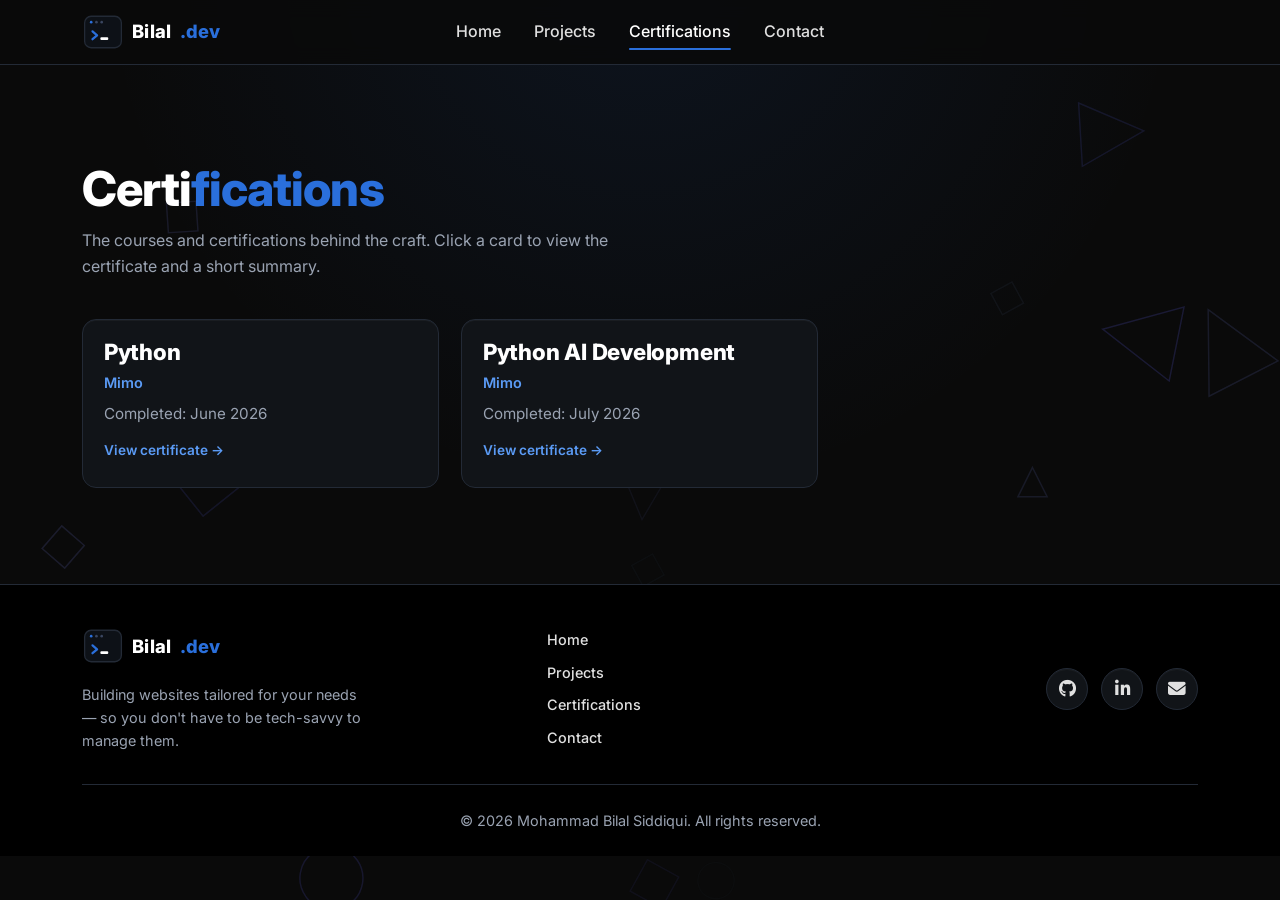
==== commit 99aed1a1: "Wire real Mimo certificates, clean up assets, refresh CONTEXT.md - CERTIFICATES: replace 4 picsum pl" ====
--- a/certificates.html
+++ b/certificates.html
@@ -3,11 +3,11 @@
 <head>
   <meta charset="UTF-8" />
   <meta name="viewport" content="width=device-width, initial-scale=1.0" />
-  <title>Website Demos — Mohammad Bilal Siddiqui</title>
+  <title>Certifications — Mohammad Bilal Siddiqui</title>
   <meta name="description" content="Certificates and credentials earned by Mohammad Bilal Siddiqui in Python, web development and more." />
 
   <meta property="og:type" content="website" />
-  <meta property="og:title" content="Website Demos — Mohammad Bilal Siddiqui" />
+  <meta property="og:title" content="Certifications — Mohammad Bilal Siddiqui" />
   <meta property="og:description" content="Courses and certifications behind the work." />
 
   <link rel="preconnect" href="https://fonts.googleapis.com" />
@@ -24,7 +24,7 @@
   <main id="main">
     <section class="section">
       <div class="container">
-        <h1 class="section__title">Website <span class="accent">Demos</span></h1>
+        <h1 class="section__title">Certi<span class="accent">fications</span></h1>
         <p class="section__lead">The courses and certifications behind the craft. Click a card to view the certificate and a short summary.</p>
 
         <!-- Cards injected by js/script.js -->
--- a/css/style.css
+++ b/css/style.css
@@ -10,6 +10,7 @@
   --navy: #1a2a4a;        /* headings */
   --blue: #2a6fdb;        /* accents / buttons / links */
   --blue-dark: #1f57ad;   /* button hover */
+  --link: #5b9bf5;        /* lighter blue for text links — meets 4.5:1 on dark bg */
   --navy-deep: #0d1117;   /* pricing section band */
   --green: #22c55e;       /* pricing feature checkmarks */
   --text: #ffffff;        /* primary text */
@@ -76,8 +77,13 @@
 
 img { max-width: 100%; display: block; }
 
-a { color: var(--blue); text-decoration: none; transition: color var(--transition); }
+a { color: var(--link); text-decoration: none; transition: color var(--transition); }
 a:hover { color: var(--text); }
+
+/* Inline text links must not rely on color alone (WCAG 1.4.1) — underline
+   links sitting inside body copy, leaving nav/buttons/icons untouched. */
+.section__lead a,
+.info-table a { text-decoration: underline; text-underline-offset: 2px; }
 
 h1, h2, h3 {
   color: var(--navy);
@@ -137,6 +143,15 @@
   max-width: 60ch;
   margin-bottom: 2.5rem;
   text-wrap: pretty;
+}
+
+.section__kicker {
+  color: var(--link);
+  font-weight: 600;
+  font-size: var(--fs-sm);
+  letter-spacing: 0.18em;
+  text-transform: uppercase;
+  margin: 0.25rem 0 0.75rem;
 }
 
 .skip-link {
@@ -363,25 +378,18 @@
   width: 100%;
   margin-inline: auto;
   border-radius: 50% 50% 48% 52% / 52% 48% 52% 48%;
-  background: radial-gradient(circle at 30% 30%, var(--blue), var(--navy) 70%);
-  position: relative;
+  object-fit: cover;
   box-shadow: var(--shadow);
   animation: float 6s ease-in-out infinite;
-}
-.hero__art::after {
-  content: "</>";
-  position: absolute;
-  inset: 0;
-  display: grid;
-  place-items: center;
-  font-size: clamp(2.5rem, 8vw, 4rem);
-  font-weight: 800;
-  color: rgba(255, 255, 255, 0.9);
 }
 
 @keyframes float {
   0%, 100% { transform: translateY(0); }
   50% { transform: translateY(-12px); }
+}
+
+@media (prefers-reduced-motion: reduce) {
+  .hero__art { animation: none; }
 }
 
 .hero__title {
@@ -452,6 +460,9 @@
 .about__photo {
   width: 100%;
   max-width: 380px;
+  max-height: 320px;
+  aspect-ratio: 1 / 1;
+  object-fit: cover;
   margin-inline: auto;
   border-radius: var(--radius);
   border: 1px solid var(--border);
@@ -715,16 +726,24 @@
 
 .sp-grid {
   display: grid;
-  gap: 1.2rem;
+  gap: 1.5rem;
   grid-template-columns: 1fr;
+  max-width: 860px;
+  margin-inline: auto;
 }
 .sp-card {
   background: var(--bg-alt);
   border: 1px solid var(--border);
   border-radius: var(--radius);
-  padding: 1.6rem;
+  padding: 2.5rem 2rem;
+  min-height: 220px;
+  display: flex;
+  flex-direction: column;
+  align-items: center;
+  justify-content: center;
   text-align: center;
   color: var(--text);
+  text-decoration: none;
   box-shadow: var(--edge-light);
   transition: transform var(--transition), border-color var(--transition),
               box-shadow var(--transition);
@@ -735,12 +754,12 @@
   box-shadow: var(--shadow), var(--edge-light);
 }
 .sp-card__icon {
-  font-size: 1.8rem;
+  font-size: 2.4rem;
   color: var(--blue);
-  margin-bottom: 0.8rem;
-}
-.sp-card h3 { color: var(--text); }
-.sp-card p { color: var(--muted); margin: 0; font-size: 0.95rem; }
+  margin-bottom: 1rem;
+}
+.sp-card h3 { color: var(--text); font-size: 1.3rem; margin-bottom: 0.5rem; }
+.sp-card p { color: var(--muted); margin: 0; font-size: 1rem; line-height: 1.5; }
 
 .cta-center {
   display: flex;
@@ -757,7 +776,6 @@
 .btn--github:hover { background: var(--blue-dark); color: #fff; }
 
 @media (min-width: 600px) { .sp-grid { grid-template-columns: repeat(2, 1fr); } }
-@media (min-width: 900px) { .sp-grid { grid-template-columns: repeat(3, 1fr); } }
 
 /* ============================================================
    CARD GRID  (Projects + Certificates pages)
@@ -793,12 +811,12 @@
 .card__img { aspect-ratio: 4 / 3; object-fit: cover; width: 100%; }
 .card__body { padding: 1.2rem 1.3rem 1.5rem; }
 .card__title { color: var(--text); margin-bottom: 0.35rem; }
-.card__meta { color: var(--blue); font-size: 0.9rem; font-weight: 600; margin-bottom: 0.5rem; }
+.card__meta { color: var(--link); font-size: 0.9rem; font-weight: 600; margin-bottom: 0.5rem; }
 .card__desc { color: var(--muted); font-size: 0.95rem; margin: 0; }
 .card__hint {
   display: inline-block;
   margin-top: 0.9rem;
-  color: var(--blue);
+  color: var(--link);
   font-size: 0.85rem;
   font-weight: 600;
 }
@@ -970,7 +988,7 @@
   display: flex;
   align-items: center;
   gap: 0.55rem;
-  color: var(--blue);
+  color: var(--link);
   font-size: 0.85rem;
   text-transform: uppercase;
   letter-spacing: 0.5px;
